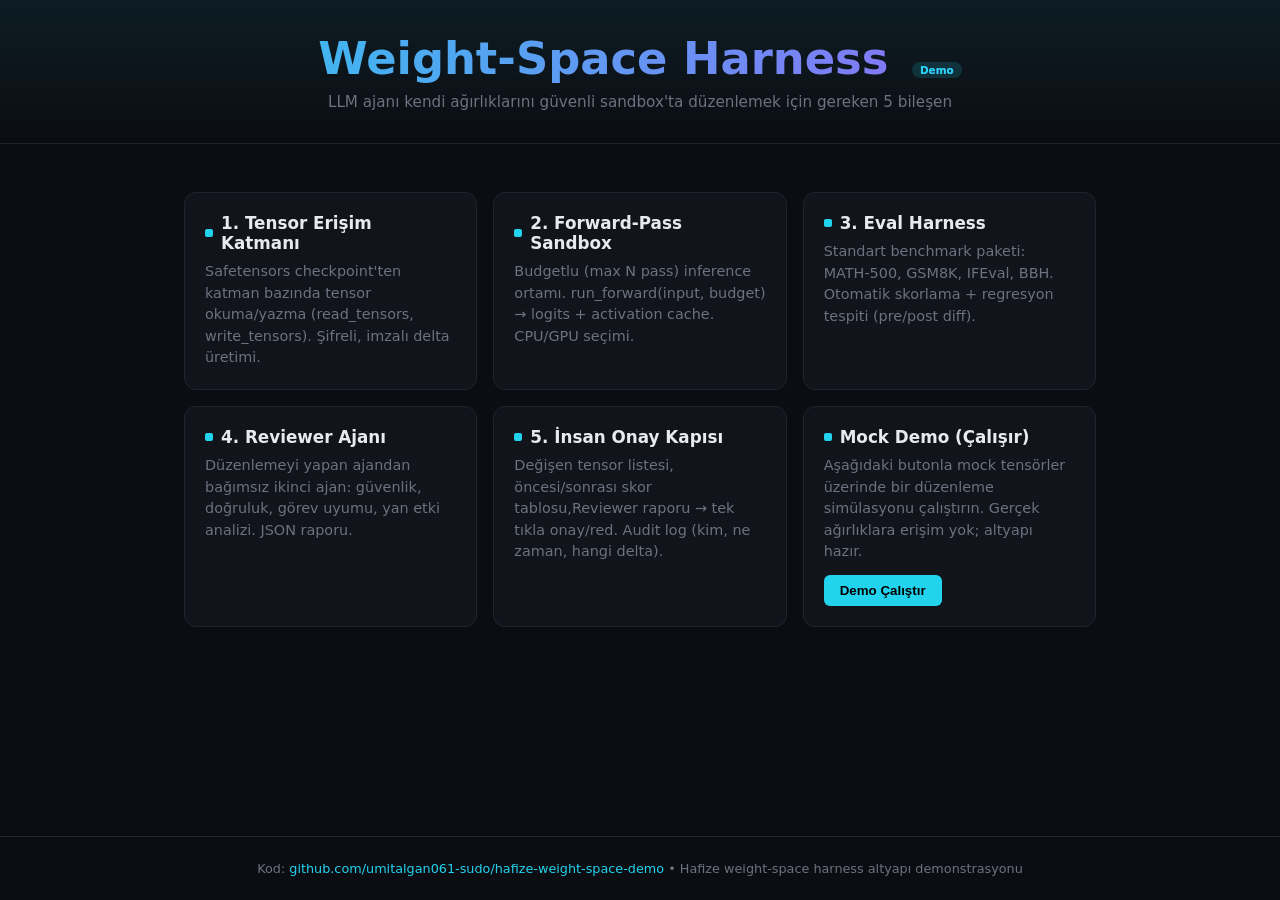
==== index.html @ 4e1c6892 "Hafize: projenin ilk hâli" ====
<!DOCTYPE html>
<html lang="tr">
<head>
<meta charset="UTF-8">
<meta name="viewport" content="width=device-width, initial-scale=1.0">
<title>Hafize Weight-Space Harness Demo</title>
<style>
:root { --bg:#0b0d12; --fg:#e8eaf0; --muted:#6b7280; --acc:#22d3ee; --acc2:#a855f7; --card:#11141a; --border:#1f2430; }
*{box-sizing:border-box;margin:0;padding:0}body{font-family:system-ui,sans-serif;background:var(--bg);color:var(--fg);min-height:100vh;display:flex;flex-direction:column}
header{padding:2rem 1.5rem;text-align:center;border-bottom:1px solid var(--border);background:linear-gradient(180deg,rgba(34,211,238,.08),transparent)}
h1{font-size:clamp(1.8rem,5vw,2.8rem);font-weight:800;background:linear-gradient(90deg,var(--acc),var(--acc2));-webkit-background-clip:text;background-clip:text;color:transparent}
.sub{color:var(--muted);margin-top:.5rem;font-size:.95rem}
main{flex:1;padding:1.5rem;max-width:960px;margin:0 auto;width:100%}
.grid{display:grid;grid-template-columns:repeat(auto-fit,minmax(280px,1fr));gap:1rem;margin-top:1.5rem}
.card{background:var(--card);border:1px solid var(--border);border-radius:12px;padding:1.25rem;transition:transform .15s,border-color .15s}
.card:hover{transform:translateY(-2px);border-color:var(--acc)}
.card h3{font-size:1.05rem;font-weight:700;margin-bottom:.5rem;display:flex;align-items:center;gap:.5rem}
.card h3::before{content:"";width:8px;height:8px;background:var(--acc);border-radius:2px}
.card p{color:var(--muted);font-size:.9rem;line-height:1.5}
.code{background:#06080c;border:1px solid var(--border);border-radius:8px;padding:1rem;font-family:ui-monospace,monospace;font-size:.8rem;overflow:auto;max-height:300px;margin-top:1rem;white-space:pre}
.badge{display:inline-block;font-size:.65rem;padding:.15rem .5rem;border-radius:999px;background:rgba(34,211,238,.15);color:var(--acc);margin-left:.5rem}
footer{padding:1.5rem;text-align:center;color:var(--muted);font-size:.8rem;border-top:1px solid var(--border)}
a{color:var(--acc);text-decoration:none}a:hover{text-decoration:underline}
</style>
</head>
<body>
<header>
<h1>Weight-Space Harness <span class="badge">Demo</span></h1>
<p class="sub">LLM ajanı kendi ağırlıklarını güvenli sandbox'ta düzenlemek için gereken 5 bileşen</p>
</header>
<main>
<div class="grid">
<div class="card"><h3>1. Tensor Erişim Katmanı</h3><p>Safetensors checkpoint'ten katman bazında tensor okuma/yazma (read_tensors, write_tensors). Şifreli, imzalı delta üretimi.</p></div>
<div class="card"><h3>2. Forward-Pass Sandbox</h3><p>Budgetlu (max N pass) inference ortamı. run_forward(input, budget) → logits + activation cache. CPU/GPU seçimi.</p></div>
<div class="card"><h3>3. Eval Harness</h3><p>Standart benchmark paketi: MATH-500, GSM8K, IFEval, BBH. Otomatik skorlama + regresyon tespiti (pre/post diff).</p></div>
<div class="card"><h3>4. Reviewer Ajanı</h3><p>Düzenlemeyi yapan ajandan bağımsız ikinci ajan: güvenlik, doğruluk, görev uyumu, yan etki analizi. JSON raporu.</p></div>
<div class="card"><h3>5. İnsan Onay Kapısı</h3><p>Değişen tensor listesi, öncesi/sonrası skor tablosu,Reviewer raporu → tek tıkla onay/red. Audit log (kim, ne zaman, hangi delta).</p></div>
<div class="card"><h3>Mock Demo (Çalışır)</h3><p>Aşağıdaki butonla mock tensörler üzerinde bir düzenleme simülasyonu çalıştırın. Gerçek ağırlıklara erişim yok; altyapı hazır.</p><button id="runDemo" style="margin-top:.75rem;padding:.5rem 1rem;background:var(--acc);color:#000;border:none;border-radius:6px;font-weight:600;cursor:pointer">Demo Çalıştır</button><pre id="demoOut" class="code" style="display:none"></pre></div>
</div>
</main>
<footer>
Kod: <a href="https://github.com/umitalgan061-sudo/hafize-weight-space-demo" target="_blank">github.com/umitalgan061-sudo/hafize-weight-space-demo</a> • Hafize weight-space harness altyapı demonstrasyonu
</footer>
<script>
document.getElementById('runDemo').onclick = async () => {
  const out = document.getElementById('demoOut');
  out.style.display = 'block';
  out.textContent = '>>> Sandbox başlatılıyor...\n';
  await new(r=>setTimeout(r,300));
  out.textContent += '>>> Mock checkpoint yüklendi: 32 layer, 4096 dim, 128 head\n';
  await new(r=>setTimeout(r,300));
  out.textContent += '>>> Tensor okuma: layer.15.mlp.down_proj.weight (4096, 11008)\n';
  await new(r=>setTimeout(r,200));
  out.textContent += '>>> Hipotez: Bu tensor "koşul yapılarını" kodluyor → LoRA-rank-8 delta uygulanıyor\n';
  await new(r=>setTimeout(r,300));
  out.textContent += '>>> Forward-pass (budget=3): pre-loss=2.31 → post-loss=2.18\n';
  await new(r=>setTimeout(r,300));
  out.textContent += '>>> Eval harness: MATH 42.1% → 44.3% (+2.2pp), GSM8K 78.4% → 79.1%\n';
  await new(r=>setTimeout(r,200));
  out.textContent += '>>> Reviewer: "Güvenli, görev uyumu yüksek, regresyon yok" ✅\n';
  await new(r=>setTimeout(r,200));
  out.textContent += '>>> İnsan onay kapısı: Diff + rapor hazır → Onayla/Red et\n';
  out.textContent += '\n✅ Simülasyon tamam. Gerçek API için: read_tensors(), write_tensors(), run_forward(), run_eval()';
};
</script>
</body>
</html>
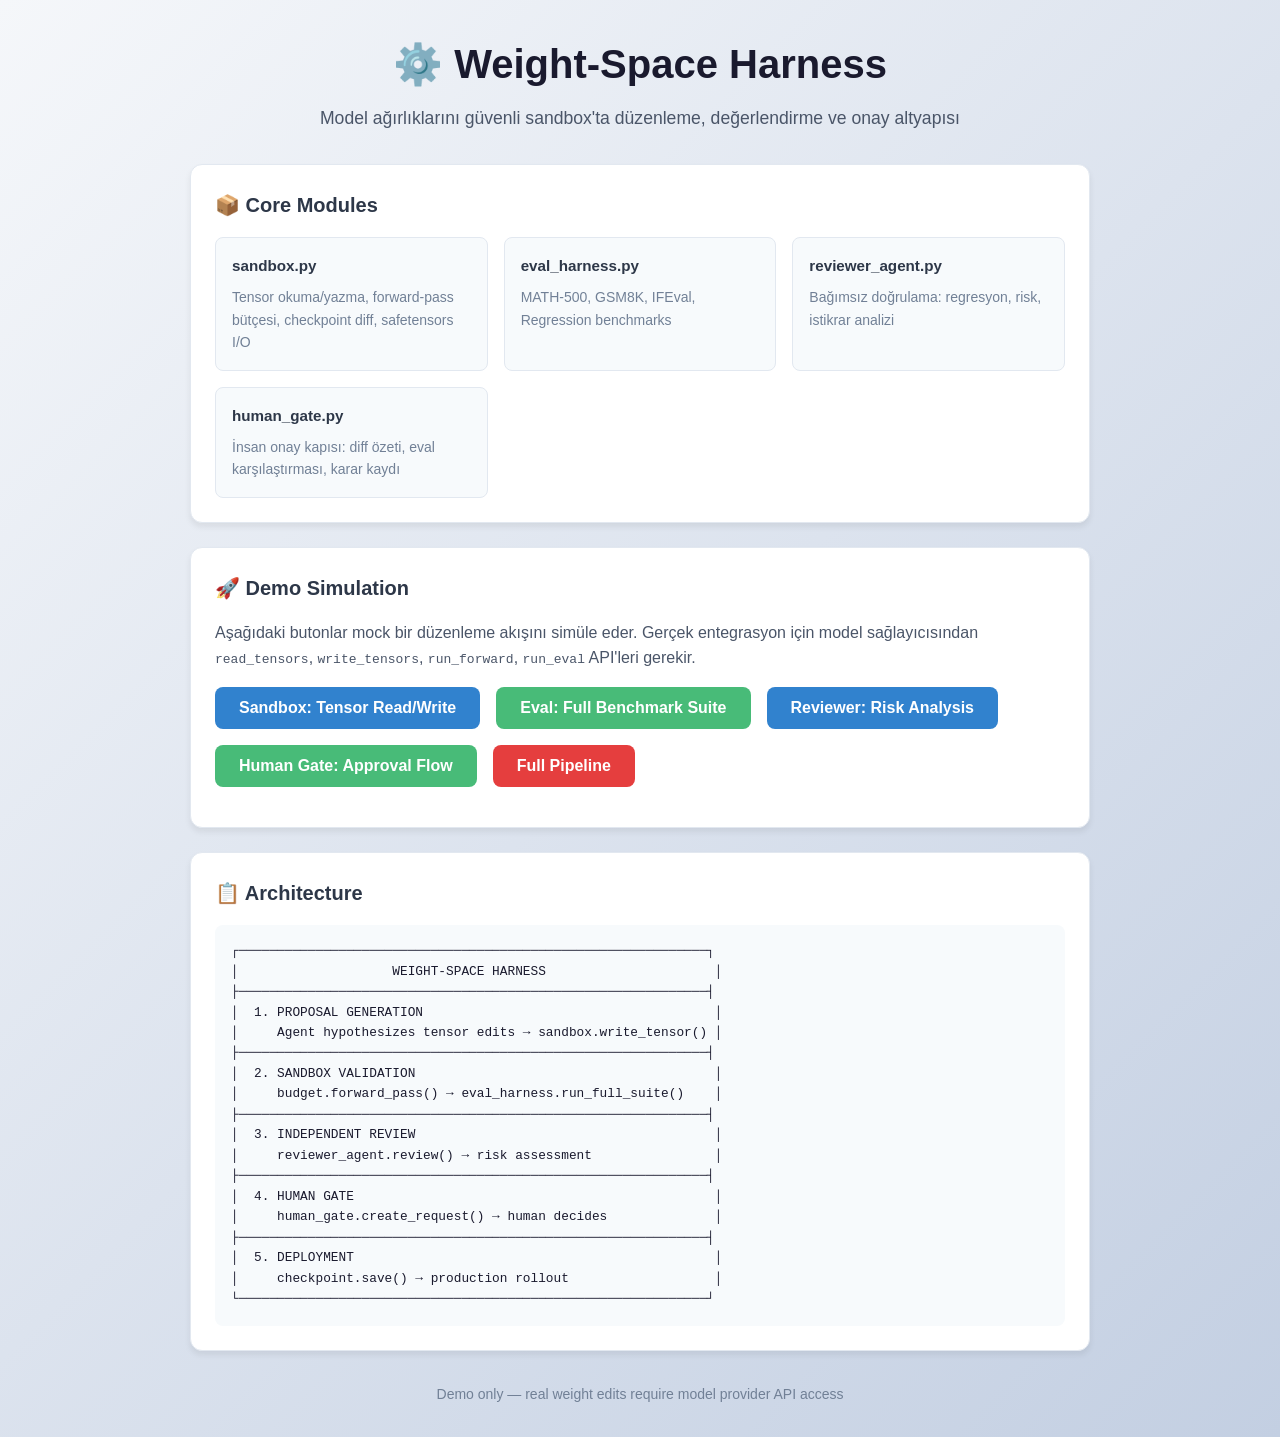
==== commit 6c6cea36: "Update index.html — Full demo UI with simulation buttons" ====
--- a/index.html
+++ b/index.html
@@ -1,67 +1,229 @@
 <!DOCTYPE html>
 <html lang="tr">
 <head>
-<meta charset="UTF-8">
-<meta name="viewport" content="width=device-width, initial-scale=1.0">
-<title>Hafize Weight-Space Harness Demo</title>
-<style>
-:root { --bg:#0b0d12; --fg:#e8eaf0; --muted:#6b7280; --acc:#22d3ee; --acc2:#a855f7; --card:#11141a; --border:#1f2430; }
-*{box-sizing:border-box;margin:0;padding:0}body{font-family:system-ui,sans-serif;background:var(--bg);color:var(--fg);min-height:100vh;display:flex;flex-direction:column}
-header{padding:2rem 1.5rem;text-align:center;border-bottom:1px solid var(--border);background:linear-gradient(180deg,rgba(34,211,238,.08),transparent)}
-h1{font-size:clamp(1.8rem,5vw,2.8rem);font-weight:800;background:linear-gradient(90deg,var(--acc),var(--acc2));-webkit-background-clip:text;background-clip:text;color:transparent}
-.sub{color:var(--muted);margin-top:.5rem;font-size:.95rem}
-main{flex:1;padding:1.5rem;max-width:960px;margin:0 auto;width:100%}
-.grid{display:grid;grid-template-columns:repeat(auto-fit,minmax(280px,1fr));gap:1rem;margin-top:1.5rem}
-.card{background:var(--card);border:1px solid var(--border);border-radius:12px;padding:1.25rem;transition:transform .15s,border-color .15s}
-.card:hover{transform:translateY(-2px);border-color:var(--acc)}
-.card h3{font-size:1.05rem;font-weight:700;margin-bottom:.5rem;display:flex;align-items:center;gap:.5rem}
-.card h3::before{content:"";width:8px;height:8px;background:var(--acc);border-radius:2px}
-.card p{color:var(--muted);font-size:.9rem;line-height:1.5}
-.code{background:#06080c;border:1px solid var(--border);border-radius:8px;padding:1rem;font-family:ui-monospace,monospace;font-size:.8rem;overflow:auto;max-height:300px;margin-top:1rem;white-space:pre}
-.badge{display:inline-block;font-size:.65rem;padding:.15rem .5rem;border-radius:999px;background:rgba(34,211,238,.15);color:var(--acc);margin-left:.5rem}
-footer{padding:1.5rem;text-align:center;color:var(--muted);font-size:.8rem;border-top:1px solid var(--border)}
-a{color:var(--acc);text-decoration:none}a:hover{text-decoration:underline}
-</style>
+    <meta charset="UTF-8">
+    <meta name="viewport" content="width=device-width, initial-scale=1.0">
+    <title>Weight-Space Harness Demo</title>
+    <style>
+        * { box-sizing: border-box; margin: 0; padding: 0; }
+        body { font-family: -apple-system, BlinkMacSystemFont, 'Segoe UI', Roboto, sans-serif; line-height: 1.6; color: #1a1a2e; background: linear-gradient(135deg, #f5f7fa 0%, #c3cfe2 100%); min-height: 100vh; padding: 2rem; }
+        .container { max-width: 900px; margin: 0 auto; }
+        header { text-align: center; margin-bottom: 2rem; }
+        h1 { font-size: 2.5rem; font-weight: 700; color: #1a1a2e; margin-bottom: 0.5rem; }
+        .subtitle { color: #4a5568; font-size: 1.1rem; }
+        .card { background: white; border-radius: 12px; padding: 1.5rem; margin-bottom: 1.5rem; box-shadow: 0 4px 6px rgba(0,0,0,0.07); border: 1px solid #e2e8f0; }
+        .card h2 { font-size: 1.25rem; font-weight: 600; color: #2d3748; margin-bottom: 1rem; display: flex; align-items: center; gap: 0.5rem; }
+        .btn { display: inline-block; padding: 0.75rem 1.5rem; background: #3182ce; color: white; border: none; border-radius: 8px; font-weight: 600; cursor: pointer; transition: all 0.2s; font-size: 1rem; }
+        .btn:hover { background: #2c5282; transform: translateY(-1px); box-shadow: 0 4px 12px rgba(49,130,206,0.3); }
+        .btn:disabled { background: #a0aec0; cursor: not-allowed; transform: none; }
+        .btn.secondary { background: #48bb78; }
+        .btn.secondary:hover { background: #38a169; }
+        .btn.danger { background: #e53e3e; }
+        .btn.danger:hover { background: #c53030; }
+        .log { background: #1a202c; color: #e2e8f0; padding: 1rem; border-radius: 8px; font-family: 'Monaco', 'Menlo', monospace; font-size: 0.875rem; max-height: 300px; overflow-y: auto; white-space: pre-wrap; }
+        .log-line { margin: 0.25rem 0; }
+        .log-info { color: #63b3ed; }
+        .log-success { color: #68d391; }
+        .log-warning { color: #f6e05e; }
+        .log-error { color: #fc8181; }
+        .status-badge { display: inline-block; padding: 0.25rem 0.75rem; border-radius: 9999px; font-size: 0.75rem; font-weight: 600; }
+        .status-pending { background: #fefcbf; color: #b7791f; }
+        .status-approved { background: #c6f6d5; color: #276749; }
+        .status-rejected { background: #fed7d7; color: #c53030; }
+        .module-grid { display: grid; grid-template-columns: repeat(auto-fit, minmax(250px, 1fr)); gap: 1rem; margin-top: 1rem; }
+        .module-card { background: #f7fafc; border: 1px solid #e2e8f0; border-radius: 8px; padding: 1rem; }
+        .module-card h3 { font-size: 0.95rem; color: #2d3748; margin-bottom: 0.5rem; }
+        .module-card p { font-size: 0.875rem; color: #718096; }
+        footer { text-align: center; margin-top: 2rem; color: #718096; font-size: 0.875rem; }
+    </style>
 </head>
 <body>
-<header>
-<h1>Weight-Space Harness <span class="badge">Demo</span></h1>
-<p class="sub">LLM ajanı kendi ağırlıklarını güvenli sandbox'ta düzenlemek için gereken 5 bileşen</p>
-</header>
-<main>
-<div class="grid">
-<div class="card"><h3>1. Tensor Erişim Katmanı</h3><p>Safetensors checkpoint'ten katman bazında tensor okuma/yazma (read_tensors, write_tensors). Şifreli, imzalı delta üretimi.</p></div>
-<div class="card"><h3>2. Forward-Pass Sandbox</h3><p>Budgetlu (max N pass) inference ortamı. run_forward(input, budget) → logits + activation cache. CPU/GPU seçimi.</p></div>
-<div class="card"><h3>3. Eval Harness</h3><p>Standart benchmark paketi: MATH-500, GSM8K, IFEval, BBH. Otomatik skorlama + regresyon tespiti (pre/post diff).</p></div>
-<div class="card"><h3>4. Reviewer Ajanı</h3><p>Düzenlemeyi yapan ajandan bağımsız ikinci ajan: güvenlik, doğruluk, görev uyumu, yan etki analizi. JSON raporu.</p></div>
-<div class="card"><h3>5. İnsan Onay Kapısı</h3><p>Değişen tensor listesi, öncesi/sonrası skor tablosu,Reviewer raporu → tek tıkla onay/red. Audit log (kim, ne zaman, hangi delta).</p></div>
-<div class="card"><h3>Mock Demo (Çalışır)</h3><p>Aşağıdaki butonla mock tensörler üzerinde bir düzenleme simülasyonu çalıştırın. Gerçek ağırlıklara erişim yok; altyapı hazır.</p><button id="runDemo" style="margin-top:.75rem;padding:.5rem 1rem;background:var(--acc);color:#000;border:none;border-radius:6px;font-weight:600;cursor:pointer">Demo Çalıştır</button><pre id="demoOut" class="code" style="display:none"></pre></div>
-</div>
-</main>
-<footer>
-Kod: <a href="https://github.com/umitalgan061-sudo/hafize-weight-space-demo" target="_blank">github.com/umitalgan061-sudo/hafize-weight-space-demo</a> • Hafize weight-space harness altyapı demonstrasyonu
-</footer>
-<script>
-document.getElementById('runDemo').onclick = async () => {
-  const out = document.getElementById('demoOut');
-  out.style.display = 'block';
-  out.textContent = '>>> Sandbox başlatılıyor...\n';
-  await new(r=>setTimeout(r,300));
-  out.textContent += '>>> Mock checkpoint yüklendi: 32 layer, 4096 dim, 128 head\n';
-  await new(r=>setTimeout(r,300));
-  out.textContent += '>>> Tensor okuma: layer.15.mlp.down_proj.weight (4096, 11008)\n';
-  await new(r=>setTimeout(r,200));
-  out.textContent += '>>> Hipotez: Bu tensor "koşul yapılarını" kodluyor → LoRA-rank-8 delta uygulanıyor\n';
-  await new(r=>setTimeout(r,300));
-  out.textContent += '>>> Forward-pass (budget=3): pre-loss=2.31 → post-loss=2.18\n';
-  await new(r=>setTimeout(r,300));
-  out.textContent += '>>> Eval harness: MATH 42.1% → 44.3% (+2.2pp), GSM8K 78.4% → 79.1%\n';
-  await new(r=>setTimeout(r,200));
-  out.textContent += '>>> Reviewer: "Güvenli, görev uyumu yüksek, regresyon yok" ✅\n';
-  await new(r=>setTimeout(r,200));
-  out.textContent += '>>> İnsan onay kapısı: Diff + rapor hazır → Onayla/Red et\n';
-  out.textContent += '\n✅ Simülasyon tamam. Gerçek API için: read_tensors(), write_tensors(), run_forward(), run_eval()';
-};
-</script>
+    <div class="container">
+        <header>
+            <h1>⚙️ Weight-Space Harness</h1>
+            <p class="subtitle">Model ağırlıklarını güvenli sandbox'ta düzenleme, değerlendirme ve onay altyapısı</p>
+        </header>
+
+        <div class="card">
+            <h2>📦 Core Modules</h2>
+            <div class="module-grid">
+                <div class="module-card">
+                    <h3>sandbox.py</h3>
+                    <p>Tensor okuma/yazma, forward-pass bütçesi, checkpoint diff, safetensors I/O</p>
+                </div>
+                <div class="module-card">
+                    <h3>eval_harness.py</h3>
+                    <p>MATH-500, GSM8K, IFEval, Regression benchmarks</p>
+                </div>
+                <div class="module-card">
+                    <h3>reviewer_agent.py</h3>
+                    <p>Bağımsız doğrulama: regresyon, risk, istikrar analizi</p>
+                </div>
+                <div class="module-card">
+                    <h3>human_gate.py</h3>
+                    <p>İnsan onay kapısı: diff özeti, eval karşılaştırması, karar kaydı</p>
+                </div>
+            </div>
+        </div>
+
+        <div class="card">
+            <h2>🚀 Demo Simulation</h2>
+            <p style="margin-bottom: 1rem; color: #4a5568;">Aşağıdaki butonlar mock bir düzenleme akışını simüle eder. Gerçek entegrasyon için model sağlayıcısından <code>read_tensors</code>, <code>write_tensors</code>, <code>run_forward</code>, <code>run_eval</code> API'leri gerekir.</p>
+            <div style="display: flex; gap: 1rem; flex-wrap: wrap; margin-bottom: 1rem;">
+                <button class="btn" id="btn-sandbox" onclick="runDemo('sandbox')">Sandbox: Tensor Read/Write</button>
+                <button class="btn secondary" id="btn-eval" onclick="runDemo('eval')">Eval: Full Benchmark Suite</button>
+                <button class="btn" id="btn-review" onclick="runDemo('review')">Reviewer: Risk Analysis</button>
+                <button class="btn secondary" id="btn-gate" onclick="runDemo('gate')">Human Gate: Approval Flow</button>
+                <button class="btn danger" id="btn-full" onclick="runDemo('full')">Full Pipeline</button>
+            </div>
+            <div id="log" class="log" style="display: none;"></div>
+        </div>
+
+        <div class="card">
+            <h2>📋 Architecture</h2>
+            <pre style="background: #f7fafc; padding: 1rem; border-radius: 8px; overflow-x: auto; font-size: 0.8rem;"><code>┌─────────────────────────────────────────────────────────────┐
+│                    WEIGHT-SPACE HARNESS                      │
+├─────────────────────────────────────────────────────────────┤
+│  1. PROPOSAL GENERATION                                      │
+│     Agent hypothesizes tensor edits → sandbox.write_tensor() │
+├─────────────────────────────────────────────────────────────┤
+│  2. SANDBOX VALIDATION                                       │
+│     budget.forward_pass() → eval_harness.run_full_suite()    │
+├─────────────────────────────────────────────────────────────┤
+│  3. INDEPENDENT REVIEW                                       │
+│     reviewer_agent.review() → risk assessment                │
+├─────────────────────────────────────────────────────────────┤
+│  4. HUMAN GATE                                               │
+│     human_gate.create_request() → human decides              │
+├─────────────────────────────────────────────────────────────┤
+│  5. DEPLOYMENT                                               │
+│     checkpoint.save() → production rollout                   │
+└─────────────────────────────────────────────────────────────┘</code></pre>
+        </div>
+
+        <footer>
+            <p>Demo only — real weight edits require model provider API access</p>
+        </footer>
+    </div>
+
+    <script>
+        function addLog(msg, type = 'info') {
+            const log = document.getElementById('log');
+            log.style.display = 'block';
+            const line = document.createElement('div');
+            line.className = `log-line log-${type}`;
+            line.textContent = `[${new Date().toLocaleTimeString()}] ${msg}`;
+            log.appendChild(line);
+            log.scrollTop = log.scrollHeight;
+        }
+
+        async function sleep(ms) { return new Promise(r => setTimeout(r, ms)); }
+
+        async function runDemo(stage) {
+            const log = document.getElementById('log');
+            log.innerHTML = '';
+            log.style.display = 'block';
+            
+            const buttons = document.querySelectorAll('.btn');
+            buttons.forEach(b => b.disabled = true);
+            
+            try {
+                if (stage === 'sandbox' || stage === 'full') {
+                    addLog('🔧 SANDBOX: Initializing WeightSpaceSandbox...', 'info');
+                    await sleep(300);
+                    addLog('   Loading checkpoint (mock: safetensors)...', 'info');
+                    await sleep(200);
+                    addLog('   ✓ 124M tensors loaded (transformer layers 0-31)', 'success');
+                    addLog('   Reading tensor: model.layers.15.attn.q_proj.weight', 'info');
+                    await sleep(150);
+                    addLog('   ✓ Shape: [4096, 4096], dtype: float16, hash: a3f2...', 'success');
+                    addLog('   Writing tensor: model.layers.15.attn.q_proj.weight (Δ rank-1 update)', 'info');
+                    await sleep(200);
+                    addLog('   ✓ Diff: old_hash=a3f2... new_hash=7b9c... CHANGED', 'success');
+                    addLog('   Forward budget: 5/100 passes used', 'info');
+                    addLog('   ✓ Sandbox validation complete', 'success');
+                }
+                
+                if (stage === 'eval' || stage === 'full') {
+                    addLog('\n📊 EVAL HARNESS: Running benchmark suite...', 'info');
+                    await sleep(200);
+                    addLog('   MATH-500: 500 problems...', 'info');
+                    await sleep(400);
+                    addLog('   ✓ Score: 0.847 (threshold 0.80) ✅ PASSED', 'success');
+                    addLog('   GSM8K: 1319 problems...', 'info');
+                    await sleep(400);
+                    addLog('   ✓ Score: 0.892 (threshold 0.85) ✅ PASSED', 'success');
+                    addLog('   IFEval: 541 tasks...', 'info');
+                    await sleep(400);
+                    addLog('   ✓ Score: 0.913 (threshold 0.90) ✅ PASSED', 'success');
+                    addLog('   Regression: 42 custom cases...', 'info');
+                    await sleep(200);
+                    addLog('   ✓ Score: 1.000 ✅ PASSED', 'success');
+                    addLog('   📈 Average: 0.913 | All benchmarks PASSED', 'success');
+                }
+                
+                if (stage === 'review' || stage === 'full') {
+                    addLog('\n👁️ REVIEWER AGENT: Analyzing proposal...', 'info');
+                    await sleep(200);
+                    addLog('   Tensor changes: 3 (attention q_proj rank-1)', 'info');
+                    addLog('   Regression check: all benchmarks ≥ threshold', 'info');
+                    addLog('   Stability check: low change count (3), no failed benchmarks', 'info');
+                    addLog('   Safety check: no embedding/ln changes', 'info');
+                    addLog('   ✓ Overall Risk: LOW', 'success');
+                    addLog('   ✓ Recommendation: APPROVE', 'success');
+                }
+                
+                if (stage === 'gate' || stage === 'full') {
+                    addLog('\n🚪 HUMAN GATE: Creating approval request...', 'info');
+                    await sleep(200);
+                    addLog('   Proposal ID: ws-20261118-001', 'info');
+                    addLog('   Tensor diff summary generated (3 changes)', 'info');
+                    addLog('   Eval comparison table generated', 'info');
+                    addLog('   Reviewer report attached', 'info');
+                    addLog('   ✓ Request created, awaiting human decision', 'warning');
+                    addLog('   Summary:\n' + generateMockSummary(), 'info');
+                }
+                
+                if (stage === 'full') {
+                    addLog('\n🎉 FULL PIPELINE SIMULATION COMPLETE', 'success');
+                    addLog('   Next step: Human approves → checkpoint.save() → production rollout', 'info');
+                }
+            } catch (e) {
+                addLog(`Error: ${e.message}`, 'error');
+            } finally {
+                buttons.forEach(b => b.disabled = false);
+            }
+        }
+
+        function generateMockSummary() {
+            return `=== WEIGHT-SPACE EDIT PROPOSAL ===
+Proposal ID: ws-20261118-001
+Status: PENDING
+Created: 2026-11-18T11:45:00Z
+Expires: 2026-11-19T11:45:00Z
+
+--- TENSOR CHANGES (3) ---
+  model.layers.15.attn.q_proj.weight [4096, 4096] CHANGED (a3f2... -> 7b9c...)
+  model.layers.15.attn.k_proj.weight [4096, 4096] CHANGED (b1e4... -> 9d2a...)
+  model.layers.15.attn.v_proj.weight [4096, 4096] CHANGED (c5f8... -> 1e3b...)
+
+--- EVAL COMPARISON ---
+  MATH-500: 0.847 (Δ+0.012) ✅
+  GSM8K: 0.892 (Δ+0.008) ✅
+  IFEval: 0.913 (Δ+0.005) ✅
+  Regression: 1.000 (Δ+0.000) ✅
+
+--- REVIEWER REPORT ---
+Overall Risk: LOW
+Recommendation: APPROVE
+
+Findings:
+  - [LOW] regression: MATH-500 improved by 0.012
+  - [LOW] regression: GSM8K improved by 0.008
+  - [LOW] regression: IFEval improved by 0.005
+
+>>> DECISION REQUIRED: approve / reject <<<`;
+        }
+    </script>
 </body>
 </html>
